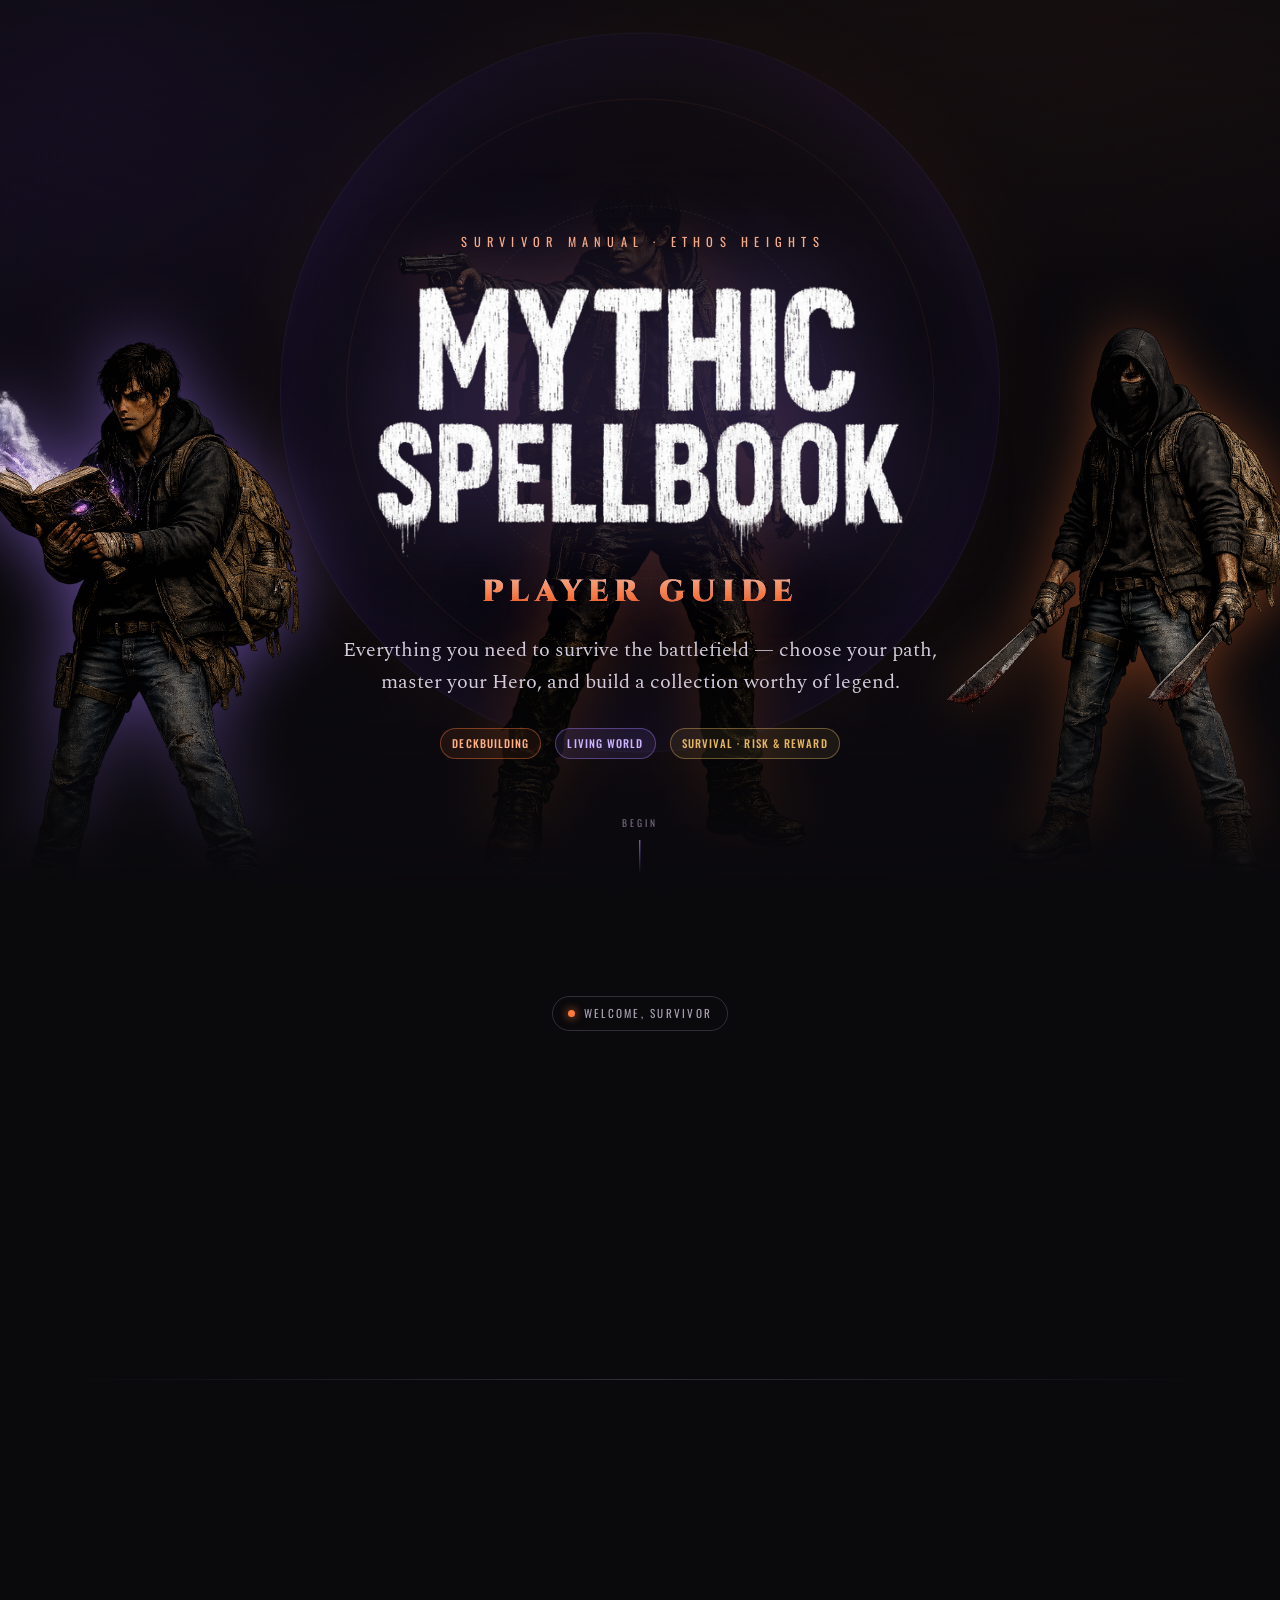
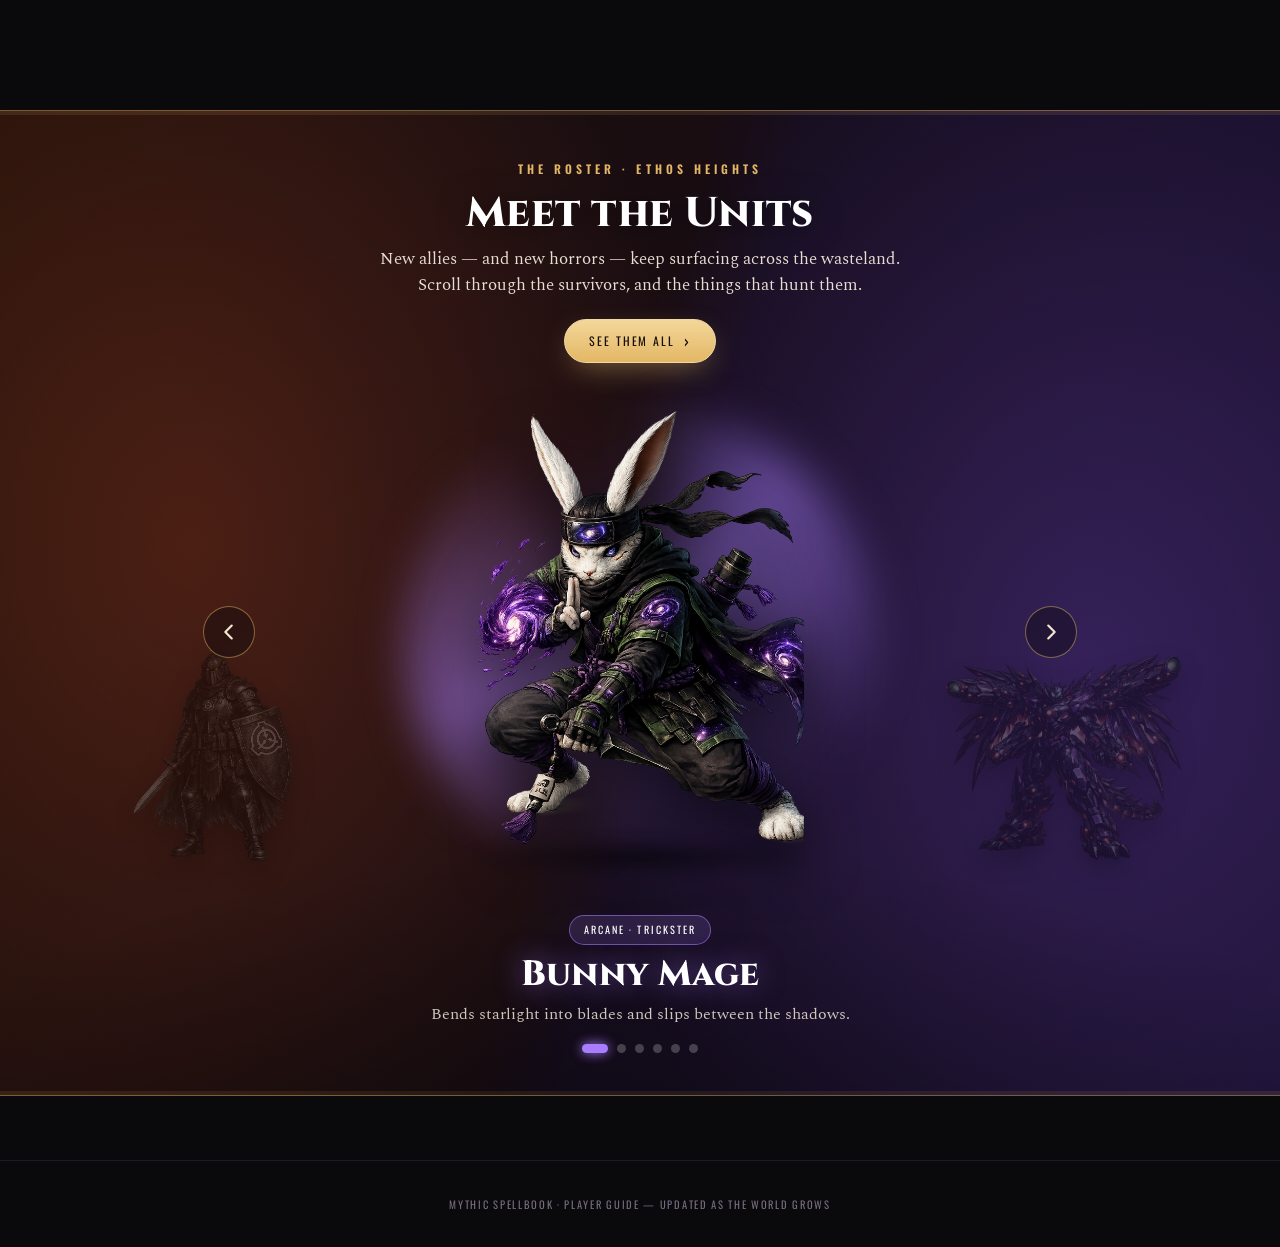
==== index.html @ 357042bd "Add magic-cube favicon (ico + png + apple-touch) and link tags Co-Authored-By: Claude Opus 4.8 (1M c" ====
<!DOCTYPE html>
<html lang="en">
<head>
<meta charset="UTF-8">
<meta name="viewport" content="width=device-width, initial-scale=1.0">
<title>Mythic Spellbook — Player Guide</title>
<link rel="icon" href="favicon.ico" sizes="any">
<link rel="icon" type="image/png" sizes="32x32" href="assets/favicon-32.png">
<link rel="icon" type="image/png" sizes="16x16" href="assets/favicon-16.png">
<link rel="apple-touch-icon" sizes="180x180" href="assets/apple-touch-icon.png">
<link rel="stylesheet" href="css/guide.css">
<style>
  /* ---------- Home hero ---------- */
  .home{position:relative;min-height:100svh;display:flex;flex-direction:column;align-items:center;justify-content:center;
    padding:90px 20px 0;text-align:center;overflow:hidden}
  .home .ring{position:absolute;top:50%;left:50%;width:min(78vw,720px);aspect-ratio:1;transform:translate(-50%,-58%);
    border-radius:50%;border:1px solid rgba(168,125,255,.16);
    box-shadow:0 0 120px 10px rgba(124,68,230,.18) inset,0 0 90px rgba(255,122,60,.08);
    background:radial-gradient(circle,rgba(124,68,230,.10),transparent 62%);z-index:0;animation:spin 80s linear infinite}
  .home .ring::before{content:"";position:absolute;inset:9%;border-radius:50%;border:1px solid rgba(255,122,60,.12)}
  .home .ring::after{content:"";position:absolute;inset:24%;border-radius:50%;border:1px dashed rgba(205,180,255,.14)}
  @keyframes spin{to{transform:translate(-50%,-58%) rotate(360deg)}}
  @media(prefers-reduced-motion:reduce){.home .ring{animation:none}}

  .roster{position:absolute;left:0;right:0;bottom:0;height:80%;display:flex;align-items:flex-end;justify-content:center;
    gap:clamp(0px,5vw,110px);z-index:1;pointer-events:none;
    -webkit-mask-image:linear-gradient(180deg,transparent 0,#000 15%,#000 88%,transparent 100%);
            mask-image:linear-gradient(180deg,transparent 0,#000 15%,#000 88%,transparent 100%)}
  .roster img{height:82%;width:auto;object-fit:contain;filter:brightness(.92) contrast(1.08) saturate(1.05);opacity:1;
    transition:filter .6s var(--ease),opacity .6s var(--ease),transform .6s var(--ease)}
  .roster img.c{height:104%;margin:0 -1vw;z-index:1;opacity:.96;
    filter:brightness(.78) contrast(1.1) saturate(1) drop-shadow(0 0 32px rgba(255,122,60,.32)) drop-shadow(0 14px 32px rgba(0,0,0,.55))}
  .roster img.l{z-index:2;filter:brightness(.98) contrast(1.1) saturate(1.08) drop-shadow(0 0 34px rgba(168,125,255,.6)) drop-shadow(0 14px 34px rgba(0,0,0,.6))}
  .roster img.r{z-index:2;filter:brightness(.9) contrast(1.1) saturate(1.05) drop-shadow(0 0 28px rgba(255,122,60,.45)) drop-shadow(0 14px 34px rgba(0,0,0,.6))}
  .home:hover .roster img.l{transform:translateY(-6px)}
  .home:hover .roster img.r{transform:translateY(-6px)}
  .home .scrim{position:absolute;inset:0;z-index:2;pointer-events:none;
    background:radial-gradient(72% 56% at 50% 40%,rgba(10,9,12,.62),rgba(10,9,12,.16) 56%,transparent 80%),
    linear-gradient(180deg,rgba(10,9,12,.5) 0%,transparent 24%,transparent 68%,var(--bg) 100%)}

  .home .content{position:relative;z-index:3;max-width:900px}
  .home .kicker{font-family:'Oswald',sans-serif;text-transform:uppercase;letter-spacing:.5em;font-size:.78rem;
    color:var(--ember-soft);margin-bottom:24px;text-indent:.5em}
  .home h1{font-family:'Cinzel',serif;font-weight:900;font-size:clamp(2.7rem,9vw,7rem);line-height:.94;letter-spacing:.02em;
    background:linear-gradient(180deg,#fff 18%,#d6c8de 62%,#a394b6 110%);-webkit-background-clip:text;background-clip:text;color:transparent;
    text-shadow:0 0 80px rgba(168,125,255,.25);margin:0}
  .home h1.logo-h1{line-height:1}
  .home .logo-img{display:block;width:min(88%,640px);height:auto;margin:0 auto;
    filter:drop-shadow(0 0 56px rgba(168,125,255,.4)) drop-shadow(0 10px 22px rgba(0,0,0,.55))}
  .home .logo-h1 .row2{display:block;margin-top:10px;font-size:clamp(1.05rem,3vw,1.9rem);font-weight:900;
    letter-spacing:.2em;text-transform:uppercase;
    background:linear-gradient(180deg,var(--ember-soft),var(--ember) 62%,var(--ember-deep));
    -webkit-background-clip:text;background-clip:text;color:transparent}
  .home h1 .row2{display:block;font-size:.88em;background:linear-gradient(180deg,var(--ember-soft),var(--ember) 60%,var(--ember-deep));
    -webkit-background-clip:text;background-clip:text;color:transparent}
  .home .hlede{margin:26px auto 0;max-width:620px;font-size:1.22rem;color:#d4ccdd;line-height:1.66;font-family:'Spectral',serif;text-transform:none;letter-spacing:0}
  .home .meta{margin-top:30px;display:flex;gap:14px;justify-content:center;flex-wrap:wrap}
  .home .cue{position:absolute;bottom:26px;left:50%;transform:translateX(-50%);z-index:4;
    font-family:'Oswald',sans-serif;text-transform:uppercase;letter-spacing:.3em;font-size:.6rem;color:var(--faint);
    display:flex;flex-direction:column;align-items:center;gap:9px;animation:bob 2.4s ease-in-out infinite}
  .home .cue span{width:1px;height:34px;background:linear-gradient(var(--arcane),transparent)}
  @keyframes bob{0%,100%{transform:translateX(-50%) translateY(0)}50%{transform:translateX(-50%) translateY(7px)}}

  /* ---------- Welcome ---------- */
  .welcome{padding:96px 0 30px}
  .welcome .badge{display:inline-flex;align-items:center;gap:9px;font-family:'Oswald',sans-serif;text-transform:uppercase;
    letter-spacing:.2em;font-size:.7rem;color:var(--muted);padding:7px 15px;border:1px solid var(--line-2);border-radius:999px;margin-bottom:22px}
  .welcome .dot{width:7px;height:7px;border-radius:50%;background:var(--ember);box-shadow:0 0 10px var(--ember)}
  .welcome h2{font-size:clamp(1.8rem,4vw,2.7rem);margin-bottom:22px;color:#fff}
  .welcome p{font-size:1.16rem;color:#cfc7d6}

  /* ---------- Contents grid ---------- */
  .contents{padding:40px 0 30px}
  .contents .head{text-align:center;margin-bottom:50px}
  .contents .head h2{font-size:clamp(1.7rem,4vw,2.5rem);color:#fff}
  .grid{display:grid;grid-template-columns:repeat(2,1fr);gap:24px;max-width:var(--maxw);margin:0 auto}
  @media(max-width:760px){.grid{grid-template-columns:1fr}}
  .chap{position:relative;display:flex;flex-direction:column;border:1px solid var(--line);border-radius:20px;overflow:hidden;
    background:linear-gradient(180deg,var(--surface-2),var(--surface));box-shadow:var(--shadow);
    transition:transform .35s var(--ease),border-color .35s var(--ease),box-shadow .35s}
  .chap:hover{transform:translateY(-6px);border-color:var(--line-2);box-shadow:0 40px 80px -30px rgba(124,68,230,.4)}
  .chap .media{position:relative;aspect-ratio:16/9;overflow:hidden;background:#000}
  .chap .media img{width:100%;height:100%;object-fit:cover;transition:transform .6s var(--ease);transform:scale(1.02)}
  .chap:hover .media img{transform:scale(1.09)}
  .chap .media::after{content:"";position:absolute;inset:0;background:linear-gradient(180deg,transparent 30%,rgba(12,10,14,.85) 96%)}
  .chap .orbwrap{position:relative;aspect-ratio:16/9;display:grid;place-items:center;overflow:hidden;
    background:radial-gradient(circle at 50% 50%,rgba(124,68,230,.28),rgba(10,9,12,.2) 60%),#0a0710}
  .chap .orbwrap img{width:46%;filter:drop-shadow(0 0 30px rgba(168,125,255,.7));animation:float 6s ease-in-out infinite}
  .chap .framewrap{position:relative;aspect-ratio:16/9;display:grid;place-items:center;overflow:hidden}
  .chap .framewrap.arc{background:radial-gradient(circle at 50% 42%,rgba(168,125,255,.28),rgba(10,9,12,.2) 62%),#0c0914}
  .chap .framewrap.em{background:radial-gradient(circle at 50% 42%,rgba(255,122,60,.24),rgba(10,9,12,.2) 62%),#100b10}
  .chap .framewrap img{height:86%;width:auto;border-radius:8px;filter:drop-shadow(0 16px 26px rgba(0,0,0,.6));transition:transform .6s var(--ease)}
  .chap:hover .framewrap img{transform:scale(1.06) translateY(-3px)}
  @keyframes float{0%,100%{transform:translateY(-4px)}50%{transform:translateY(6px)}}
  .chap .cnum{position:absolute;top:14px;left:16px;z-index:2;font-family:'Cinzel',serif;font-weight:900;font-size:1.05rem;
    color:#fff;width:42px;height:42px;display:grid;place-items:center;border-radius:11px;
    background:rgba(10,9,12,.6);border:1px solid var(--line-2);backdrop-filter:blur(6px)}
  .chap .body{padding:24px 26px 28px;display:flex;flex-direction:column;gap:10px;flex:1}
  .chap .ckick{font-family:'Oswald',sans-serif;text-transform:uppercase;letter-spacing:.22em;font-size:.66rem;color:var(--ember-soft)}
  .chap.arc .ckick{color:var(--arcane-soft)}
  .chap h3{font-family:'Cinzel',serif;font-weight:700;font-size:1.45rem;color:#fff;line-height:1.1}
  .chap p{font-size:1rem;color:var(--muted);line-height:1.6;margin:0}
  .chap .go{margin-top:auto;padding-top:14px;font-family:'Oswald',sans-serif;text-transform:uppercase;letter-spacing:.18em;
    font-size:.72rem;color:var(--text);display:inline-flex;align-items:center;gap:9px}
  .chap .go .arr{transition:transform .3s var(--ease)}
  .chap:hover .go .arr{transform:translateX(6px)}
  .chap .go b{color:var(--ember)}
  .chap.arc .go b{color:var(--arcane)}

  /* ---------- Units carousel ---------- */
  .units-band{position:relative;overflow:hidden;margin-top:46px;padding:48px 16px 42px;isolation:isolate;--acc:#a87dff;
    background:
      radial-gradient(72% 122% at 15% 44%,rgba(255,96,46,.20),transparent 56%),
      radial-gradient(72% 122% at 85% 56%,rgba(150,92,255,.22),transparent 56%),
      linear-gradient(104deg,#23110b 0%,#190d12 47%,#170e20 53%,#1b1131 100%);
    border-top:1px solid rgba(227,183,101,.45);border-bottom:1px solid rgba(227,183,101,.45);
    box-shadow:inset 0 4px 0 rgba(227,183,101,.12),inset 0 -4px 0 rgba(227,183,101,.12)}
  .units-band::after{content:"";position:absolute;inset:0;pointer-events:none;z-index:0;
    background:radial-gradient(120% 80% at 50% 122%,rgba(0,0,0,.5),transparent 60%)}
  .ub-head{position:relative;z-index:5;text-align:center;max-width:760px;margin:0 auto}
  .ub-head .eyebrow{margin-bottom:12px;color:var(--gold)}
  .ub-head h2{font-family:'Cinzel',serif;font-weight:800;font-size:clamp(1.7rem,4.4vw,2.6rem);color:#fff;margin:0;text-shadow:0 2px 30px rgba(0,0,0,.55)}
  .ub-sub{margin:12px auto 0;max-width:560px;color:#e7ddd2;font-size:1.04rem;line-height:1.55}
  .ub-cta{display:inline-flex;align-items:center;gap:9px;margin-top:20px;padding:11px 24px;border-radius:999px;
    font-family:'Oswald',sans-serif;text-transform:uppercase;letter-spacing:.16em;font-size:.74rem;color:#1a0f08;
    background:linear-gradient(180deg,#f3d79a,#e3b765);border:1px solid #f0d9a6;
    box-shadow:0 10px 30px -10px rgba(227,183,101,.6);transition:transform .25s var(--ease),box-shadow .25s}
  .ub-cta:hover{transform:translateY(-2px);box-shadow:0 16px 38px -10px rgba(227,183,101,.85)}
  .ub-cta .a{font-size:1rem;line-height:1}

  .ub-stage{position:relative;z-index:2;height:clamp(360px,44vw,536px);margin-top:12px}
  .ub-glow{position:absolute;left:50%;top:52%;width:clamp(360px,42vw,520px);aspect-ratio:1.2;transform:translate(-50%,-50%);
    z-index:0;pointer-events:none;border-radius:50%;filter:blur(46px);opacity:.55;
    background:radial-gradient(circle,color-mix(in oklab,var(--acc) 62%,transparent),transparent 62%)}
  .ub-swirl{position:absolute;left:50%;top:50%;width:clamp(320px,40vw,470px);aspect-ratio:1;transform:translate(-50%,-50%);
    z-index:1;pointer-events:none;mix-blend-mode:screen;opacity:.5;filter:blur(22px);border-radius:50%;
    background:conic-gradient(from 0deg,transparent 0deg,var(--acc) 40deg,transparent 120deg,transparent 200deg,var(--acc) 250deg,transparent 330deg);
    animation:ubspin 16s linear infinite}
  @keyframes ubspin{to{transform:translate(-50%,-50%) rotate(360deg)}}
  .ub-floor{position:absolute;left:50%;bottom:7%;width:min(40%,360px);height:34px;transform:translateX(-50%);z-index:1;
    background:radial-gradient(ellipse,rgba(0,0,0,.6),transparent 70%);filter:blur(7px);pointer-events:none}
  .ub-layer{position:absolute;left:50%;top:4%;height:92%;width:min(62%,520px);
    display:flex;align-items:flex-end;justify-content:center;cursor:pointer;transform-origin:50% 100%;
    transition:transform .62s cubic-bezier(.22,1,.36,1),opacity .55s ease,filter .55s ease;will-change:transform,opacity}
  .ub-layer img{max-width:100%;max-height:100%;object-fit:contain;-webkit-user-drag:none;user-select:none}

  .ub-arrow{position:absolute;top:48%;transform:translateY(-50%);z-index:6;width:52px;height:52px;border-radius:50%;
    display:grid;place-items:center;background:rgba(12,9,14,.4);border:1px solid rgba(227,183,101,.5);
    color:#f3e7cf;cursor:pointer;backdrop-filter:blur(5px);transition:background .25s,border-color .25s,color .25s}
  .ub-arrow svg{width:22px;height:22px}
  .ub-arrow:hover{background:rgba(227,183,101,.2);border-color:var(--gold);color:#fff}
  .ub-arrow.prev{left:clamp(8px,15%,300px)}.ub-arrow.next{right:clamp(8px,15%,300px)}

  .ub-caption{position:relative;z-index:5;text-align:center;margin-top:2px}
  .ub-cap-inner{opacity:1}
  .ub-name{font-family:'Cinzel',serif;font-weight:800;font-size:clamp(1.5rem,4vw,2.2rem);color:#fff;margin:0;
    text-shadow:0 0 28px color-mix(in oklab,var(--acc) 60%,transparent)}
  .ub-epi{margin:8px auto 0;max-width:520px;color:#cfc6bd;font-size:1rem;line-height:1.5}
  .ub-dots{display:flex;gap:9px;justify-content:center;margin-top:18px}
  .ub-dot{width:9px;height:9px;border-radius:999px;border:none;cursor:pointer;padding:0;
    background:rgba(255,255,255,.22);transition:width .3s var(--ease),background .3s,box-shadow .3s}
  .ub-dot.on{width:26px;background:var(--acc);box-shadow:0 0 12px var(--acc)}
  .ub-tag{display:inline-block;font-family:'Oswald',sans-serif;text-transform:uppercase;letter-spacing:.2em;font-size:.64rem;
    color:#fff;padding:5px 14px;border-radius:999px;border:1px solid color-mix(in oklab,var(--acc) 55%,transparent);
    background:color-mix(in oklab,var(--acc) 16%,transparent);margin-bottom:12px}
  @media(prefers-reduced-motion:reduce){.ub-swirl{animation:none}.ub-cap-inner{transition:none}}
  @media(max-width:560px){.ub-layer{width:76%}.ub-arrow.prev{left:6px}.ub-arrow.next{right:6px}.ub-arrow{width:44px;height:44px}}
</style>
</head>
<body>
<div class="progress"></div>

<!-- ===== HOME HERO ===== -->
<header class="home">
  <div class="ring"></div>
  <div class="roster">
    <img class="l" src="assets/hero-s3.png" alt="Survivor caster">
    <img class="c" src="assets/hero-s1.png" alt="Survivor gunner">
    <img class="r" src="assets/hero-s4.png" alt="Survivor blade">
  </div>
  <div class="scrim"></div>
  <div class="content">
    <div class="kicker">Survivor Manual · Ethos Heights</div>
    <h1 class="logo-h1"><img class="logo-img" src="assets/logo-wordmark.png" alt="Mythic Spellbook"><span class="row2">Player Guide</span></h1>
    <p class="hlede">Everything you need to survive the battlefield — choose your path, master your Hero, and build a collection worthy of legend.</p>
    <div class="meta">
      <span class="tag ember">Deckbuilding</span>
      <span class="tag arc">Living World</span>
      <span class="tag gold">Survival · Risk &amp; Reward</span>
    </div>
  </div>
  <a class="cue" href="#welcome">Begin<span></span></a>
</header>

<!-- ===== WELCOME ===== -->
<section class="welcome" id="welcome">
  <div class="wrap">
    <div class="prose center">
      <div class="badge"><span class="dot"></span> Welcome, Survivor</div>
      <h2 class="reveal">Welcome to Ethos Heights</h2>
      <p class="reveal d1">This survivor manual walks you through everything you need to know about <span class="term">Mythic Spellbook</span> — which could, or could not, be a game. But that does not matter. Let's get to your survival.</p>
      <p class="reveal d2">Which starter deck you pick, what sort of adventure you go on, and who you meet along the way — it is all up to you. We have so much more to add to this world, so stay tuned: this guide will keep growing right alongside it.</p>
    </div>
  </div>
</section>

<div class="divider"></div>

<!-- ===== CONTENTS ===== -->
<section class="contents">
  <div class="wrap">
    <div class="head reveal">
      <p class="eyebrow arc">The Manual</p>
      <h2>Contents</h2>
    </div>
    <div class="grid">

      <a class="chap reveal" href="chapters/choose-your-path.html">
        <div class="media"><img src="assets/cover-path.png" alt="Choose Your Path"><span class="cnum">01</span></div>
        <div class="body">
          <span class="ckick">Chapter One</span>
          <h3>Choose Your Path</h3>
          <p>Your deck is only one part of your story. Meet the first three Starter Decks — Cedric, Vex, and Lyra — and find the path that's right for you.</p>
          <span class="go">Read chapter <b class="arr">→</b></span>
        </div>
      </a>

      <a class="chap reveal d1" href="chapters/the-heroes.html">
        <div class="media"><img src="assets/board-clean.png" alt="The Battlefield"><span class="cnum">02</span></div>
        <div class="body">
          <span class="ckick">Chapter Two</span>
          <h3>The Heroes &amp; The Battlefield</h3>
          <p>Your Hero is the King of your camp. Learn how Heroes anchor the board, how health and defeat work, and how to read every panel of the battle screen.</p>
          <span class="go">Read chapter <b class="arr">→</b></span>
        </div>
      </a>

      <a class="chap arc reveal d2" href="chapters/kalon-source.html">
        <div class="media"><img src="assets/cover-kalon.png" alt="Kalon Source" style="object-position:50% 12%"><span class="cnum">03</span></div>
        <div class="body">
          <span class="ckick">Chapter Three</span>
          <h3>Kalon Source &amp; Energy</h3>
          <p>Two resources fuel every match. Master your Energy to act, and harness the Kalon Source — the power of the Abra — to transform units into their highest selves.</p>
          <span class="go">Read chapter <b class="arr">→</b></span>
        </div>
      </a>

      <a class="chap arc reveal d3" href="chapters/build-your-collection.html">
        <div class="media"><img src="assets/cover-collection-v2.png" alt="Build Your Collection" style="object-position:50% 6%"><span class="cnum">04</span></div>
        <div class="body">
          <span class="ckick">Chapter Four</span>
          <h3>Build Your Collection</h3>
          <p>Five primary card types plus defensive Walls, each with a role to play. Explore every type — from Traps and Spells to Units, Archons, and Walls — and learn the best moment to play each one.</p>
          <span class="go">Read chapter <b class="arr">→</b></span>
        </div>
      </a>

      <a class="chap arc reveal" href="chapters/the-living-world.html">
        <div class="media"><img src="assets/cover-living-world.png" alt="The Living World"><span class="cnum">05</span></div>
        <div class="body">
          <span class="ckick">Chapter Five</span>
          <h3>The Living World</h3>
          <p>Mythic Spellbook is far more than a card game. Lead a survivor camp, forge trade partnerships, and master a player-driven economy that lives on long after the battle ends.</p>
          <span class="go">Read chapter <b class="arr">→</b></span>
        </div>
      </a>

      <a class="chap reveal d1" href="chapters/the-survivors-edge.html">
        <div class="media"><img src="assets/cover-survivors-edge.png" alt="The Survivor's Edge"><span class="cnum">06</span></div>
        <div class="body">
          <span class="ckick">Chapter Six</span>
          <h3>The Survivor's Edge</h3>
          <p>Outfit your Hero from the Cinder Shop, then claim the spoils of the wasteland. A guide to loadouts, looting, and the risk-and-reward that defines every run.</p>
          <span class="go">Read chapter <b class="arr">→</b></span>
        </div>
      </a>

    </div>
  </div>
</section>

<!-- ===== UNITS CAROUSEL ===== -->
<section class="units-band" aria-label="Featured units" data-screen-label="Units carousel">
  <div class="ub-head">
    <p class="eyebrow">The Roster · Ethos Heights</p>
    <h2>Meet the Units</h2>
    <p class="ub-sub">New allies — and new horrors — keep surfacing across the wasteland. Scroll through the survivors, and the things that hunt them.</p>
    <a class="ub-cta" href="chapters/build-your-collection.html#unit">See them all <span class="a">›</span></a>
  </div>
  <div class="ub-stage">
    <div class="ub-glow"></div>
    <div class="ub-swirl"></div>
    <div class="ub-floor"></div>
    <button class="ub-arrow prev" type="button" aria-label="Previous unit"><svg viewBox="0 0 24 24" fill="none" stroke="currentColor" stroke-width="2.4" stroke-linecap="round" stroke-linejoin="round"><polyline points="15 5 8 12 15 19"></polyline></svg></button>
    <button class="ub-arrow next" type="button" aria-label="Next unit"><svg viewBox="0 0 24 24" fill="none" stroke="currentColor" stroke-width="2.4" stroke-linecap="round" stroke-linejoin="round"><polyline points="9 5 16 12 9 19"></polyline></svg></button>
  </div>
  <div class="ub-caption">
    <div class="ub-cap-inner">
      <span class="ub-tag"></span>
      <h3 class="ub-name"></h3>
      <p class="ub-epi"></p>
    </div>
    <div class="ub-dots"></div>
  </div>
</section>

<div class="spacer"></div>
<footer class="foot">Mythic Spellbook · Player Guide — updated as the world grows</footer>

<script src="js/guide.js"></script>
<script>
(function(){
  const band=document.querySelector('.units-band'); if(!band) return;
  const UNITS=[
    {img:'assets/unit-bunny-mage.png',name:'Bunny Mage',tag:'Arcane · Trickster',acc:'#a87dff',epi:'Bends starlight into blades and slips between the shadows.'},
    {img:'assets/unit-cenregon.png',name:'Cenregon',tag:'Archon · Construct',acc:'#b45cff',epi:'A living fortress of black crystal, forged to end battles.'},
    {img:'assets/unit-chain-ape.png',name:'Chain Ape',tag:'Brute · Carnage',acc:'#ff4034',epi:'A carnival horror that wades into the fray, chainsaws roaring.'},
    {img:'assets/unit-giant-spider.png',name:'Giant Spider',tag:'Beast · Ambusher',acc:'#d8a23a',epi:'Patient and armored, it waits in the ruins for its prey.'},
    {img:'assets/unit-mutant-dog.png',name:'Mutant Dog',tag:'Plague · Hound',acc:'#aab63c',epi:'A plague-ridden hound that hunts the wastes in feral packs.'},
    {img:'assets/unit-scp-knight.png',name:'Guard Knight',tag:'Guardian · Construct',acc:'#ff8a2a',epi:'Sworn sentinel of the containment order — blade and shield at the ready.'}
  ];
  const stage=band.querySelector('.ub-stage');
  const prevArrow=band.querySelector('.ub-arrow.prev'), nextArrow=band.querySelector('.ub-arrow.next');
  const nameEl=band.querySelector('.ub-name'), epiEl=band.querySelector('.ub-epi'), tagEl=band.querySelector('.ub-tag');
  const capInner=band.querySelector('.ub-cap-inner'), dotsWrap=band.querySelector('.ub-dots');
  const n=UNITS.length; let cur=0;
  const SHADOW='drop-shadow(0 22px 26px rgba(0,0,0,.55))';
  const layers=UNITS.map((u,i)=>{
    const d=document.createElement('div'); d.className='ub-layer';
    const img=document.createElement('img'); img.src=u.img; img.alt=u.name; img.draggable=false;
    d.appendChild(img);
    d.addEventListener('click',()=>{ if(d.dataset.rel!=='0') go(i); });
    stage.insertBefore(d, prevArrow);
    return d;
  });
  const dots=UNITS.map((u,i)=>{ const b=document.createElement('button'); b.className='ub-dot'; b.type='button';
    b.setAttribute('aria-label','Show '+u.name); b.addEventListener('click',()=>go(i)); dotsWrap.appendChild(b); return b; });
  function rel(i){ let r=i-cur; r=((r%n)+n)%n; if(r>n/2) r-=n; return r; }
  function layout(){
    const W=stage.clientWidth||1000;
    layers.forEach((d,i)=>{ const r=rel(i); d.dataset.rel=String(r); const img=d.firstChild;
      let px,s,op,z,extra;
      if(r===0){px=0;s=1;op=1;z=4;extra='';}
      else if(r===-1){px=-0.34*W;s=.5;op=.4;z=2;extra=' grayscale(.5) brightness(.62)';}
      else if(r===1){px=0.34*W;s=.5;op=.4;z=2;extra=' grayscale(.5) brightness(.62)';}
      else if(r<0){px=-0.52*W;s=.34;op=0;z=1;extra='';}
      else {px=0.52*W;s=.34;op=0;z=1;extra='';}
      d.style.transform='translate(-50%,0) translateX('+px+'px) scale('+s+')';
      d.style.opacity=String(op); d.style.zIndex=String(z); d.style.pointerEvents=(op>0?'auto':'none');
      img.style.filter=SHADOW+extra;
    });
  }
  function render(){
    layout();
    const u=UNITS[cur];
    band.style.setProperty('--acc',u.acc);
    nameEl.textContent=u.name; epiEl.textContent=u.epi; tagEl.textContent=u.tag;
    dots.forEach((b,i)=>b.classList.toggle('on',i===cur));
  }
  function go(i){ cur=((i%n)+n)%n; render(); }
  prevArrow.addEventListener('click',()=>go(cur-1));
  nextArrow.addEventListener('click',()=>go(cur+1));
  const reduce=window.matchMedia&&window.matchMedia('(prefers-reduced-motion: reduce)').matches;
  let timer=null;
  function play(){ if(reduce) return; stop(); timer=setInterval(()=>go(cur+1),4800); }
  function stop(){ if(timer){clearInterval(timer); timer=null;} }
  band.addEventListener('mouseenter',stop); band.addEventListener('mouseleave',play);
  band.addEventListener('focusin',stop); band.addEventListener('focusout',play);
  let rt; window.addEventListener('resize',()=>{ clearTimeout(rt); rt=setTimeout(layout,150); });
  render(); play();
})();
</script>
</body>
</html>
---- css/guide.css ----
/* ============================================================
   MYTHIC SPELLBOOK — PLAYER GUIDE
   Shared design system. Dark, gritty, ember + arcane.
   ============================================================ */
@import url('https://fonts.googleapis.com/css2?family=Cinzel:wght@500;600;700;800;900&family=Spectral:ital,wght@0,300;0,400;0,500;0,600;1,400;1,500&family=Oswald:wght@400;500;600;700&display=swap');

:root{
  --bg:#0a090c;
  --bg-2:#0f0d13;
  --surface:#16121c;
  --surface-2:#1d1726;
  --surface-3:#251d31;
  --line:rgba(186,158,206,.12);
  --line-2:rgba(200,172,214,.22);
  --text:#ece6dd;
  --muted:#a79fb1;
  --faint:#736b7e;
  --ember:#ff7a3c;
  --ember-deep:#e8581f;
  --ember-soft:#ffb085;
  --arcane:#a87dff;
  --arcane-deep:#7c44e6;
  --arcane-soft:#cdb4ff;
  --gold:#e3b765;
  --ember-glow:rgba(255,122,60,.45);
  --arcane-glow:rgba(168,125,255,.45);
  --shadow:0 30px 70px -30px rgba(0,0,0,.85);
  --maxw:1180px;
  --read:760px;
  --ease:cubic-bezier(.2,.7,.2,1);
}

*{box-sizing:border-box}
html{scroll-behavior:smooth;-webkit-text-size-adjust:100%}
body{
  margin:0;
  background:var(--bg);
  color:var(--text);
  font-family:'Spectral',Georgia,serif;
  font-size:19px;
  line-height:1.72;
  font-weight:400;
  -webkit-font-smoothing:antialiased;
  text-rendering:optimizeLegibility;
  overflow-x:hidden;
}
/* atmospheric backdrop */
body::before{
  content:"";position:fixed;inset:0;z-index:-2;pointer-events:none;
  background:
    radial-gradient(1100px 700px at 80% -10%, rgba(255,122,60,.10), transparent 60%),
    radial-gradient(1000px 800px at 8% 6%, rgba(124,68,230,.12), transparent 58%),
    radial-gradient(900px 900px at 50% 120%, rgba(124,68,230,.08), transparent 60%),
    linear-gradient(180deg,#0b090e,#08070a 60%,#0a090c);
}
body::after{
  content:"";position:fixed;inset:0;z-index:-1;pointer-events:none;opacity:.05;mix-blend-mode:overlay;
  background-image:url("data:image/svg+xml,%3Csvg xmlns='http://www.w3.org/2000/svg' width='160' height='160'%3E%3Cfilter id='n'%3E%3CfeTurbulence type='fractalNoise' baseFrequency='.85' numOctaves='2' stitchTiles='stitch'/%3E%3C/filter%3E%3Crect width='100%25' height='100%25' filter='url(%23n)'/%3E%3C/svg%3E");
}

img{display:block;max-width:100%}
a{color:inherit;text-decoration:none}

/* ---------- Typography ---------- */
h1,h2,h3,.display{font-family:'Cinzel',serif;font-weight:800;line-height:1.05;letter-spacing:.01em;margin:0}
.eyebrow{
  font-family:'Oswald',sans-serif;font-weight:600;text-transform:uppercase;
  letter-spacing:.34em;font-size:.74rem;color:var(--ember);margin:0 0 .9rem;
}
.eyebrow.arc{color:var(--arcane-soft)}
.lead{font-size:1.22rem;line-height:1.7;color:#d8d1e0;font-weight:400}
.muted{color:var(--muted)}
em{color:var(--arcane-soft);font-style:italic}
strong{color:#fff;font-weight:600}
.term{color:var(--ember-soft);font-weight:500;font-style:normal}
.term.arc{color:var(--arcane-soft)}

/* ---------- Layout ---------- */
.wrap{max-width:var(--maxw);margin:0 auto;padding:0 28px}
.prose{max-width:var(--read);margin-inline:auto}
.prose p{margin:0 0 1.15rem}
section{position:relative}
.divider{height:1px;background:linear-gradient(90deg,transparent,var(--line-2),transparent);margin:0 auto;max-width:var(--maxw)}

/* ---------- Top bar ---------- */
.topbar{
  position:sticky;top:0;z-index:50;
  backdrop-filter:blur(14px) saturate(120%);
  background:linear-gradient(180deg,rgba(10,9,12,.92),rgba(10,9,12,.66));
  border-bottom:1px solid var(--line);
}
.topbar .inner{max-width:var(--maxw);margin:0 auto;padding:13px 28px;display:flex;align-items:center;gap:20px}
.brand{display:flex;align-items:center;gap:12px;font-family:'Cinzel',serif;font-weight:700;letter-spacing:.18em;font-size:.82rem;text-transform:uppercase;white-space:nowrap}
.brand .sigil{width:26px;height:26px;flex:0 0 auto;border-radius:50%;
  background:radial-gradient(circle at 50% 38%,#fff 0%,var(--arcane-soft) 14%,var(--arcane) 34%,var(--arcane-deep) 60%,#1a0f33 100%);
  box-shadow:0 0 14px var(--arcane-glow),inset 0 0 8px rgba(0,0,0,.6);position:relative}
.brand .sigil::after{content:"";position:absolute;inset:5px;border-radius:50%;border:1px solid rgba(255,255,255,.35)}
.brand small{display:block;font-family:'Oswald',sans-serif;font-weight:500;letter-spacing:.32em;font-size:.56rem;color:var(--faint);text-transform:uppercase;margin-top:1px}
.topnav{margin-left:auto;display:flex;align-items:center;gap:6px}
.topnav a{font-family:'Oswald',sans-serif;font-weight:500;text-transform:uppercase;letter-spacing:.12em;font-size:.7rem;color:var(--muted);padding:8px 13px;border-radius:8px;transition:.2s var(--ease)}
.topnav a:hover{color:var(--text);background:rgba(168,125,255,.1)}
.topnav a.home{color:var(--ember-soft)}
.topnav a.home:hover{background:rgba(255,122,60,.12)}
@media(max-width:720px){.topnav a.lbl{display:none}}

/* progress bar */
.progress{position:fixed;top:0;left:0;height:2px;z-index:60;width:0;
  background:linear-gradient(90deg,var(--ember),var(--arcane));box-shadow:0 0 10px var(--arcane-glow)}

/* ---------- Hero / page header ---------- */
.phead{position:relative;padding:120px 0 64px;text-align:center;overflow:hidden}
.phead .num{font-family:'Cinzel',serif;font-weight:900;font-size:clamp(4rem,16vw,11rem);line-height:.8;
  color:transparent;-webkit-text-stroke:1.4px rgba(255,255,255,.12);letter-spacing:.02em;
  opacity:.55;margin-bottom:-.32em;user-select:none}
.phead h1{font-size:clamp(2.5rem,7vw,5.2rem);font-weight:900;letter-spacing:.02em;
  background:linear-gradient(180deg,#fff 10%,#cdbfd6 70%,#9a8fae 120%);
  -webkit-background-clip:text;background-clip:text;color:transparent;
  text-shadow:0 0 60px rgba(168,125,255,.18)}
.phead .sub{margin:22px auto 0;max-width:680px;color:var(--muted);font-size:1.18rem}
.glowline{width:130px;height:2px;margin:30px auto 0;background:linear-gradient(90deg,transparent,var(--ember),var(--arcane),transparent);box-shadow:0 0 16px var(--ember-glow)}

/* ---------- Reveal animations ---------- */
.reveal{opacity:0;transform:translateY(28px);transition:opacity .8s var(--ease),transform .8s var(--ease)}
.reveal.in{opacity:1;transform:none}
.reveal.d1{transition-delay:.08s}.reveal.d2{transition-delay:.16s}.reveal.d3{transition-delay:.24s}.reveal.d4{transition-delay:.32s}
@media(prefers-reduced-motion:reduce){.reveal{opacity:1;transform:none;transition:none}}

/* ---------- Cards / panels ---------- */
.panel{
  background:linear-gradient(180deg,var(--surface-2),var(--surface));
  border:1px solid var(--line);border-radius:18px;box-shadow:var(--shadow);
}
.note{
  border-left:3px solid var(--ember);background:linear-gradient(90deg,rgba(255,122,60,.08),rgba(255,122,60,.01));
  padding:18px 22px;border-radius:0 12px 12px 0;margin:30px auto;max-width:var(--read);color:#e7dfe9
}
.note.arc{border-left-color:var(--arcane);background:linear-gradient(90deg,rgba(168,125,255,.1),rgba(168,125,255,.01))}
.note .k{font-family:'Oswald',sans-serif;text-transform:uppercase;letter-spacing:.2em;font-size:.7rem;color:var(--ember-soft);display:block;margin-bottom:5px}
.note.arc .k{color:var(--arcane-soft)}

/* tags & chips */
.tags{display:flex;flex-wrap:wrap;gap:8px}
.tag{font-family:'Oswald',sans-serif;font-weight:500;text-transform:uppercase;letter-spacing:.1em;font-size:.68rem;
  padding:5px 11px;border-radius:999px;border:1px solid var(--line-2);color:var(--muted);background:rgba(255,255,255,.02)}
.tag.ember{color:var(--ember-soft);border-color:rgba(255,122,60,.4);background:rgba(255,122,60,.08)}
.tag.arc{color:var(--arcane-soft);border-color:rgba(168,125,255,.4);background:rgba(168,125,255,.1)}
.tag.gold{color:var(--gold);border-color:rgba(227,183,101,.4);background:rgba(227,183,101,.08)}

/* stat blocks */
.stats{display:flex;gap:26px;flex-wrap:wrap}
.stat{display:flex;flex-direction:column;gap:2px}
.stat .v{font-family:'Cinzel',serif;font-weight:700;font-size:1.5rem;color:#fff;line-height:1}
.stat .l{font-family:'Oswald',sans-serif;text-transform:uppercase;letter-spacing:.16em;font-size:.62rem;color:var(--faint)}

/* ---------- Footer nav ---------- */
.pnav{max-width:var(--maxw);margin:60px auto 0;padding:0 28px 90px;display:grid;grid-template-columns:1fr 1fr;gap:18px}
.pnav a{display:flex;flex-direction:column;gap:4px;padding:24px 26px;border-radius:16px;border:1px solid var(--line);
  background:linear-gradient(180deg,var(--surface),rgba(22,18,28,.4));transition:.25s var(--ease)}
.pnav a:hover{border-color:var(--line-2);transform:translateY(-3px);background:linear-gradient(180deg,var(--surface-2),var(--surface))}
.pnav .dir{font-family:'Oswald',sans-serif;text-transform:uppercase;letter-spacing:.2em;font-size:.66rem;color:var(--faint)}
.pnav .t{font-family:'Cinzel',serif;font-weight:700;font-size:1.12rem;color:var(--text)}
.pnav a.next{text-align:right}
.pnav a.next .t{color:var(--ember-soft)}
.pnav a.disabled{opacity:.32;pointer-events:none}
@media(max-width:640px){.pnav{grid-template-columns:1fr}}

/* generic footer */
.foot{border-top:1px solid var(--line);padding:34px 28px;text-align:center;color:var(--faint);
  font-family:'Oswald',sans-serif;letter-spacing:.16em;text-transform:uppercase;font-size:.66rem}

/* framed game figure */
.figure{border:1px solid var(--line-2);border-radius:16px;overflow:hidden;background:#000;box-shadow:var(--shadow);position:relative}
.figure img{width:100%}
.figure .cap{font-family:'Oswald',sans-serif;text-transform:uppercase;letter-spacing:.14em;font-size:.66rem;color:var(--muted);
  padding:12px 16px;background:linear-gradient(180deg,rgba(0,0,0,0),rgba(0,0,0,.5));border-top:1px solid var(--line)}

/* utility */
.center{text-align:center}
.mt0{margin-top:0}
.spacer{height:64px}
.spacer.lg{height:110px}
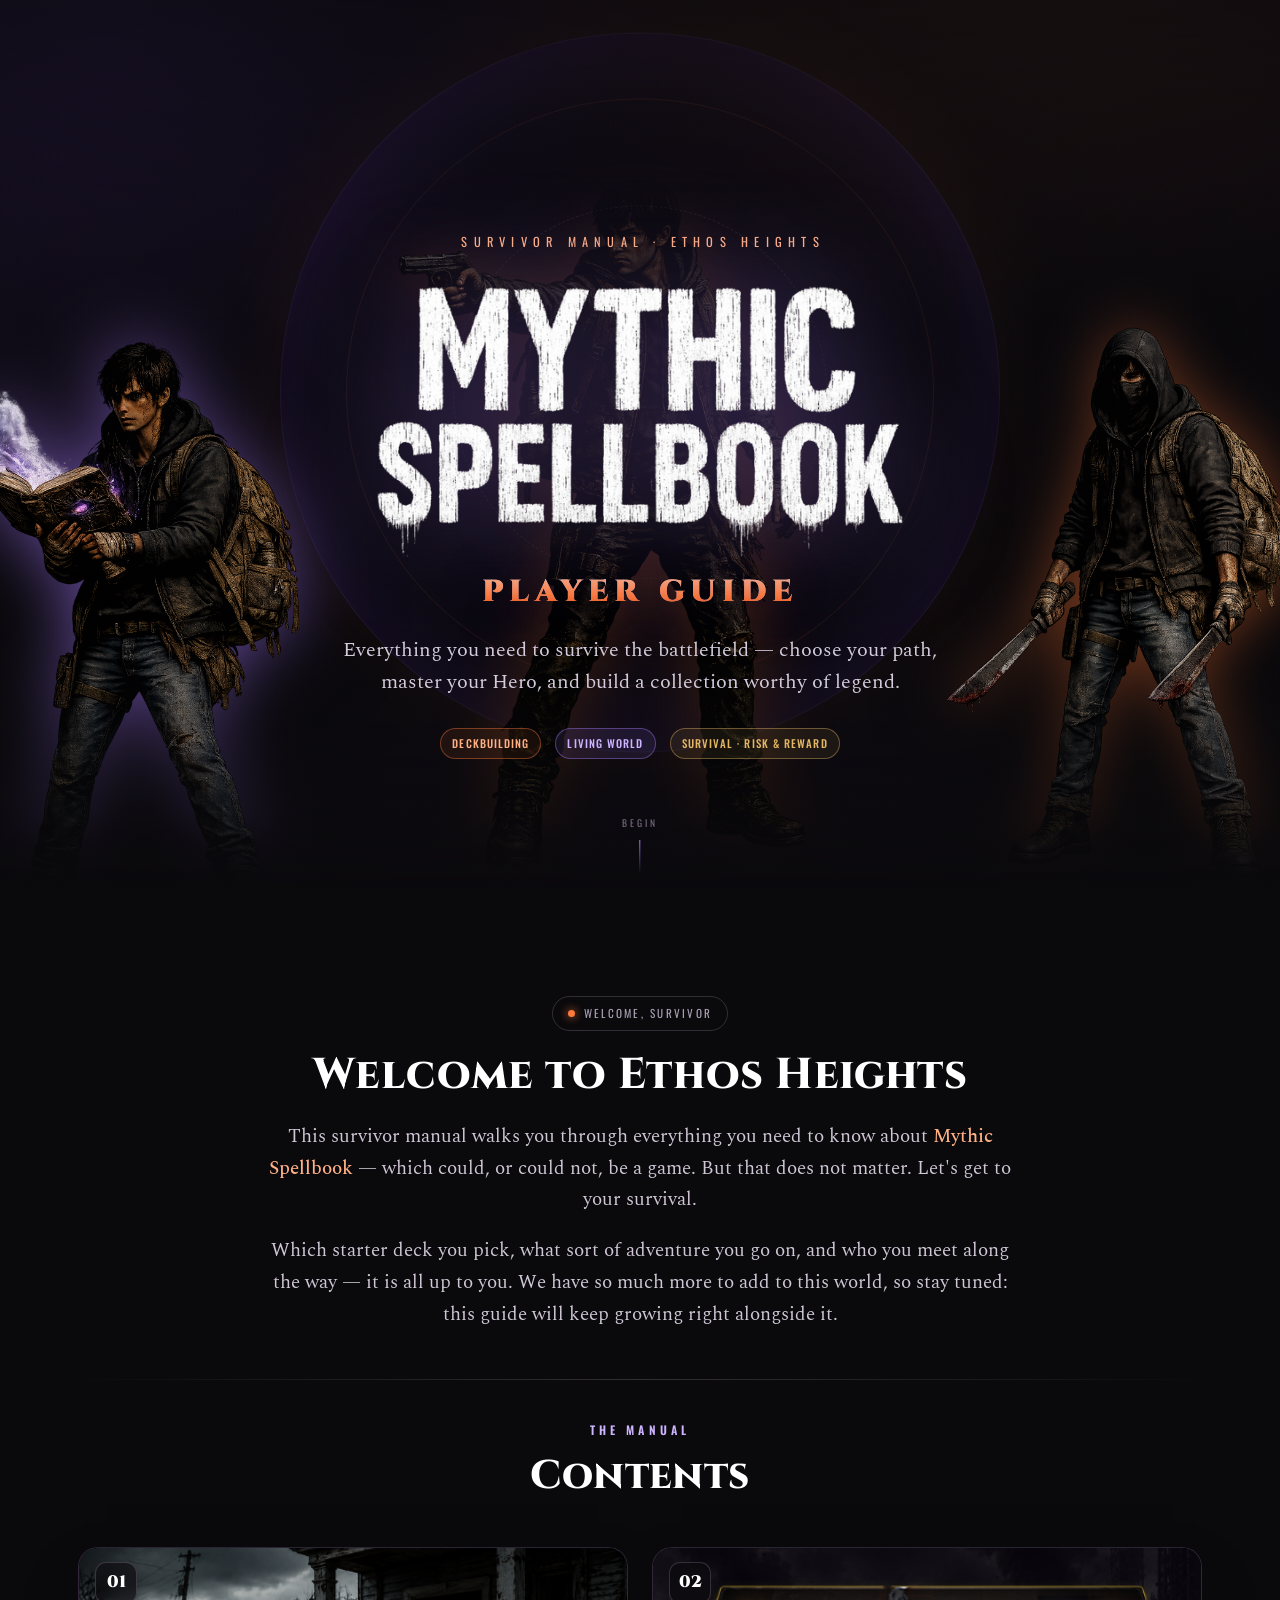
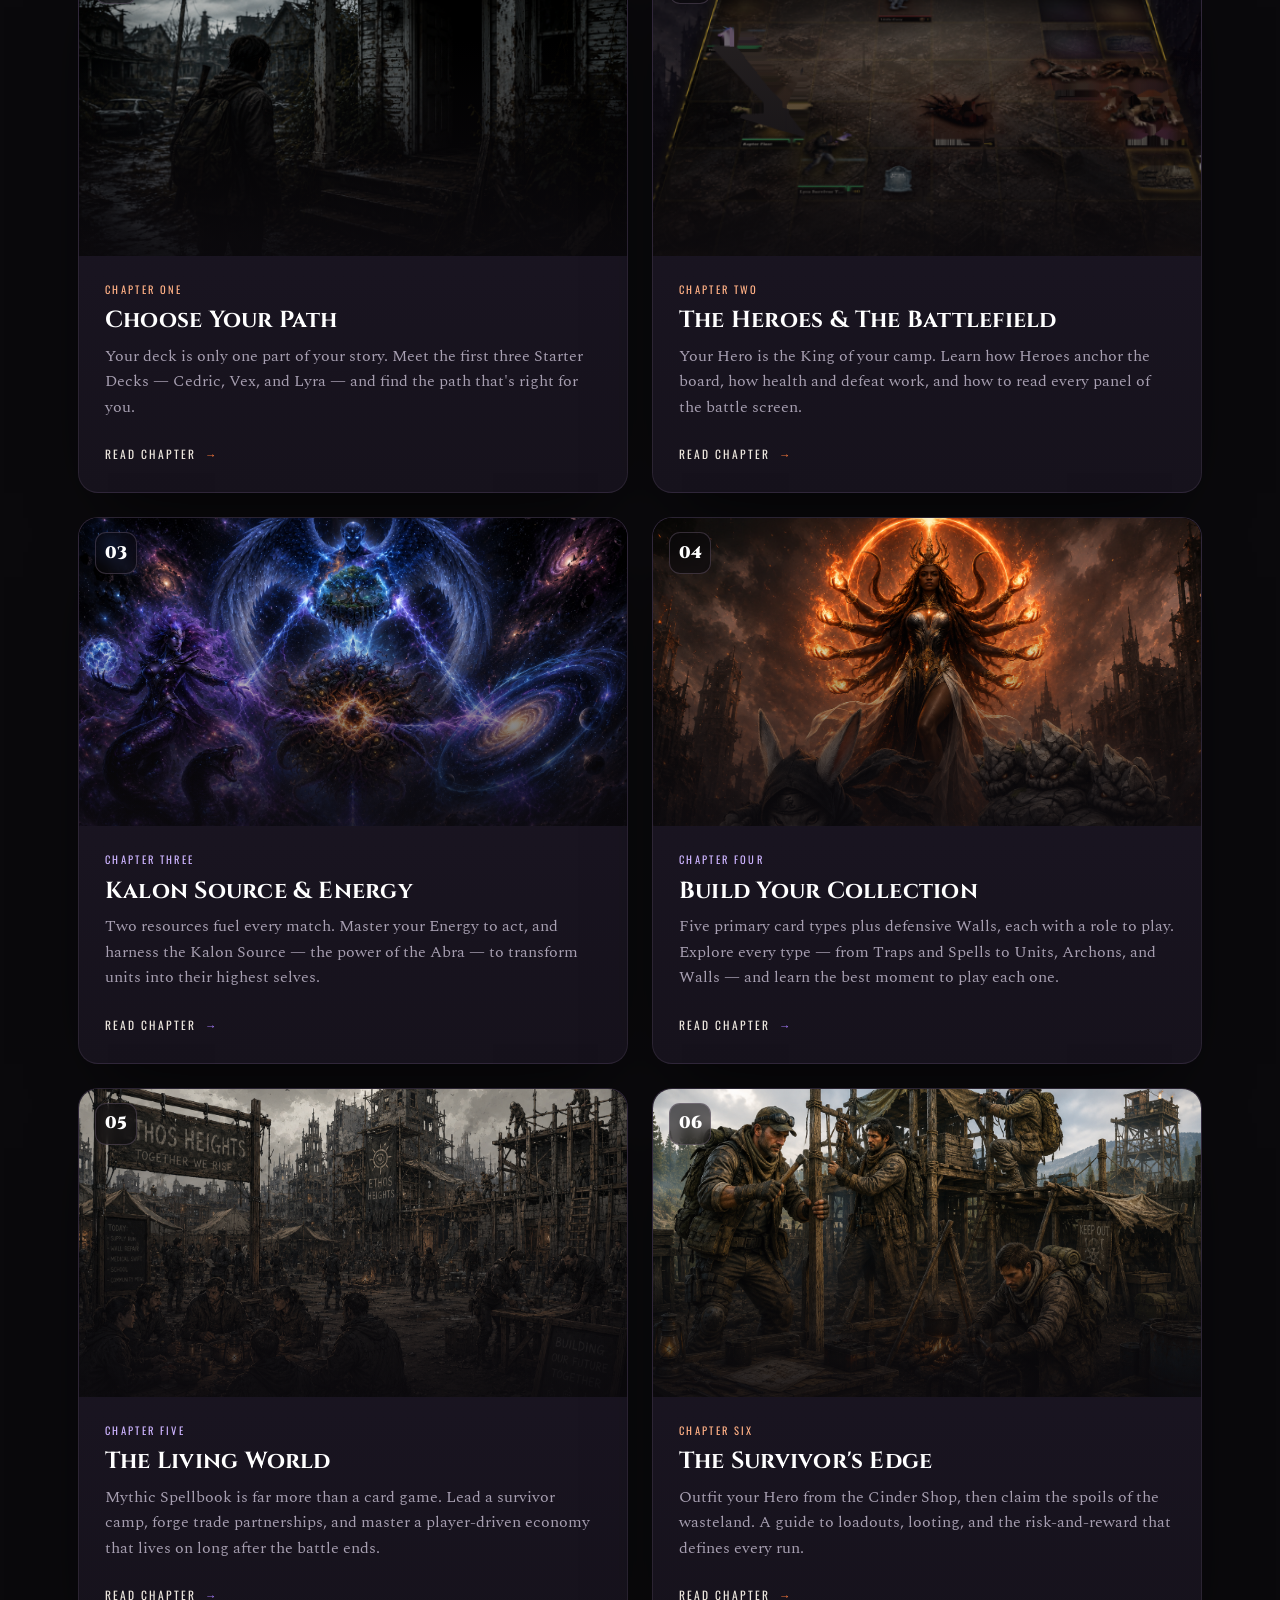
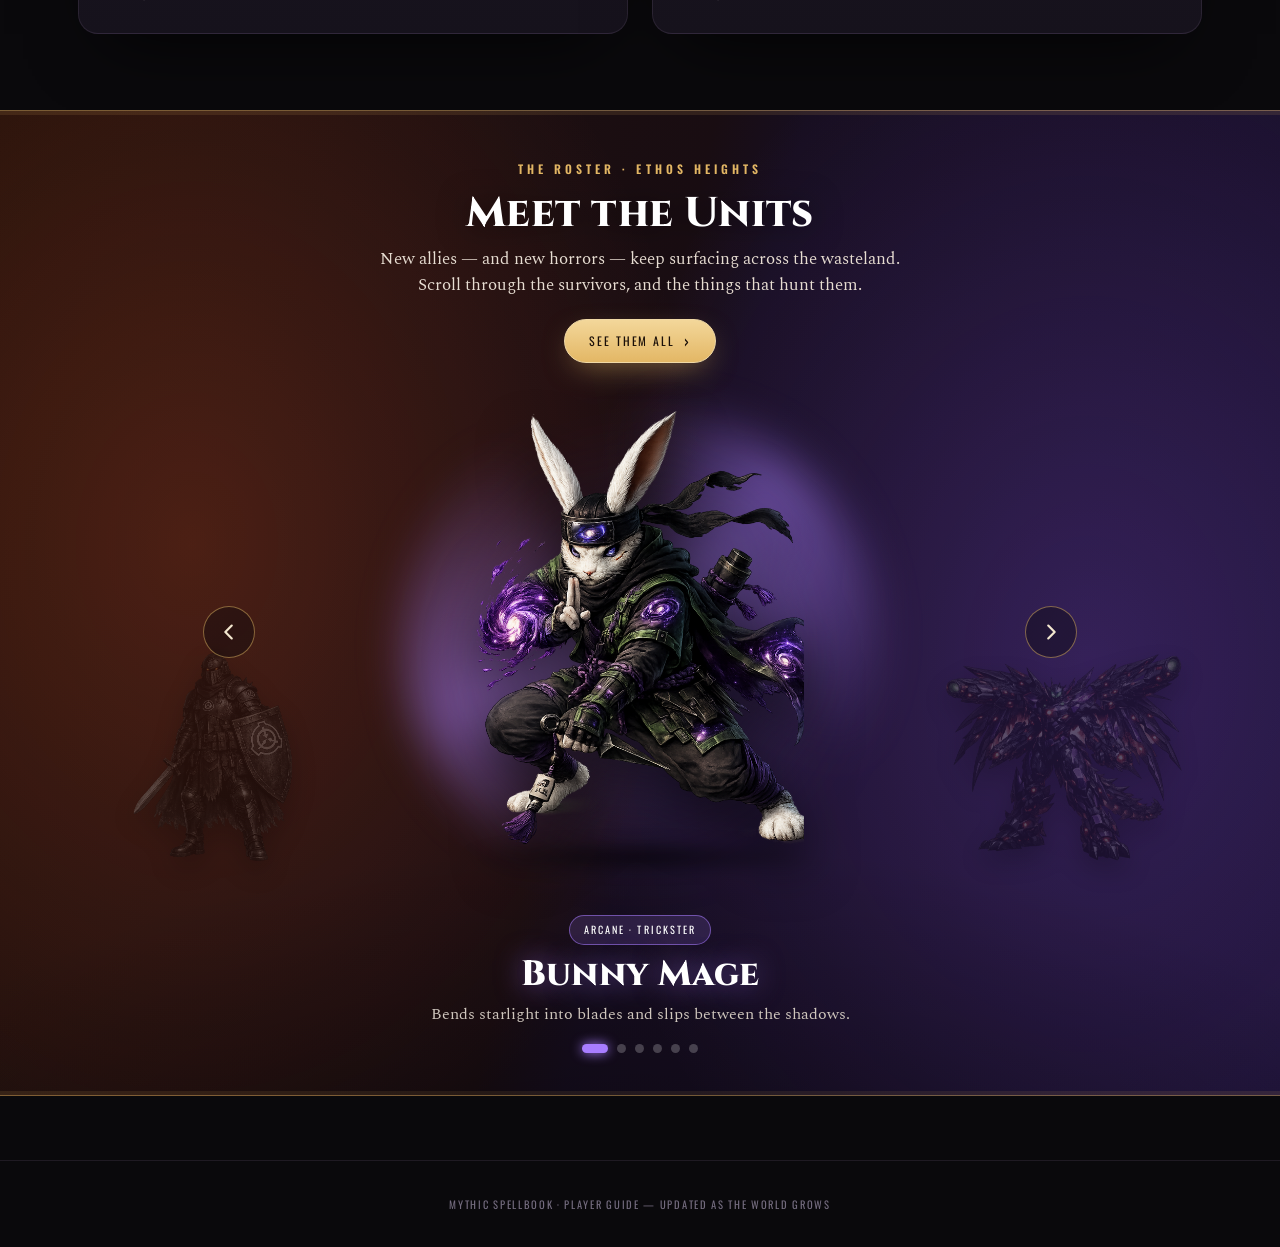
==== commit f2f3132d: "Crop favicon cube to fit frame; add cache-busting v=2 to icon links Co-Authored-By: Claude Opus 4.8 " ====
--- a/index.html
+++ b/index.html
@@ -4,10 +4,10 @@
 <meta charset="UTF-8">
 <meta name="viewport" content="width=device-width, initial-scale=1.0">
 <title>Mythic Spellbook — Player Guide</title>
-<link rel="icon" href="favicon.ico" sizes="any">
-<link rel="icon" type="image/png" sizes="32x32" href="assets/favicon-32.png">
-<link rel="icon" type="image/png" sizes="16x16" href="assets/favicon-16.png">
-<link rel="apple-touch-icon" sizes="180x180" href="assets/apple-touch-icon.png">
+<link rel="icon" href="favicon.ico?v=2" sizes="any">
+<link rel="icon" type="image/png" sizes="32x32" href="assets/favicon-32.png?v=2">
+<link rel="icon" type="image/png" sizes="16x16" href="assets/favicon-16.png?v=2">
+<link rel="apple-touch-icon" sizes="180x180" href="assets/apple-touch-icon.png?v=2">
 <link rel="stylesheet" href="css/guide.css">
 <style>
   /* ---------- Home hero ---------- */
